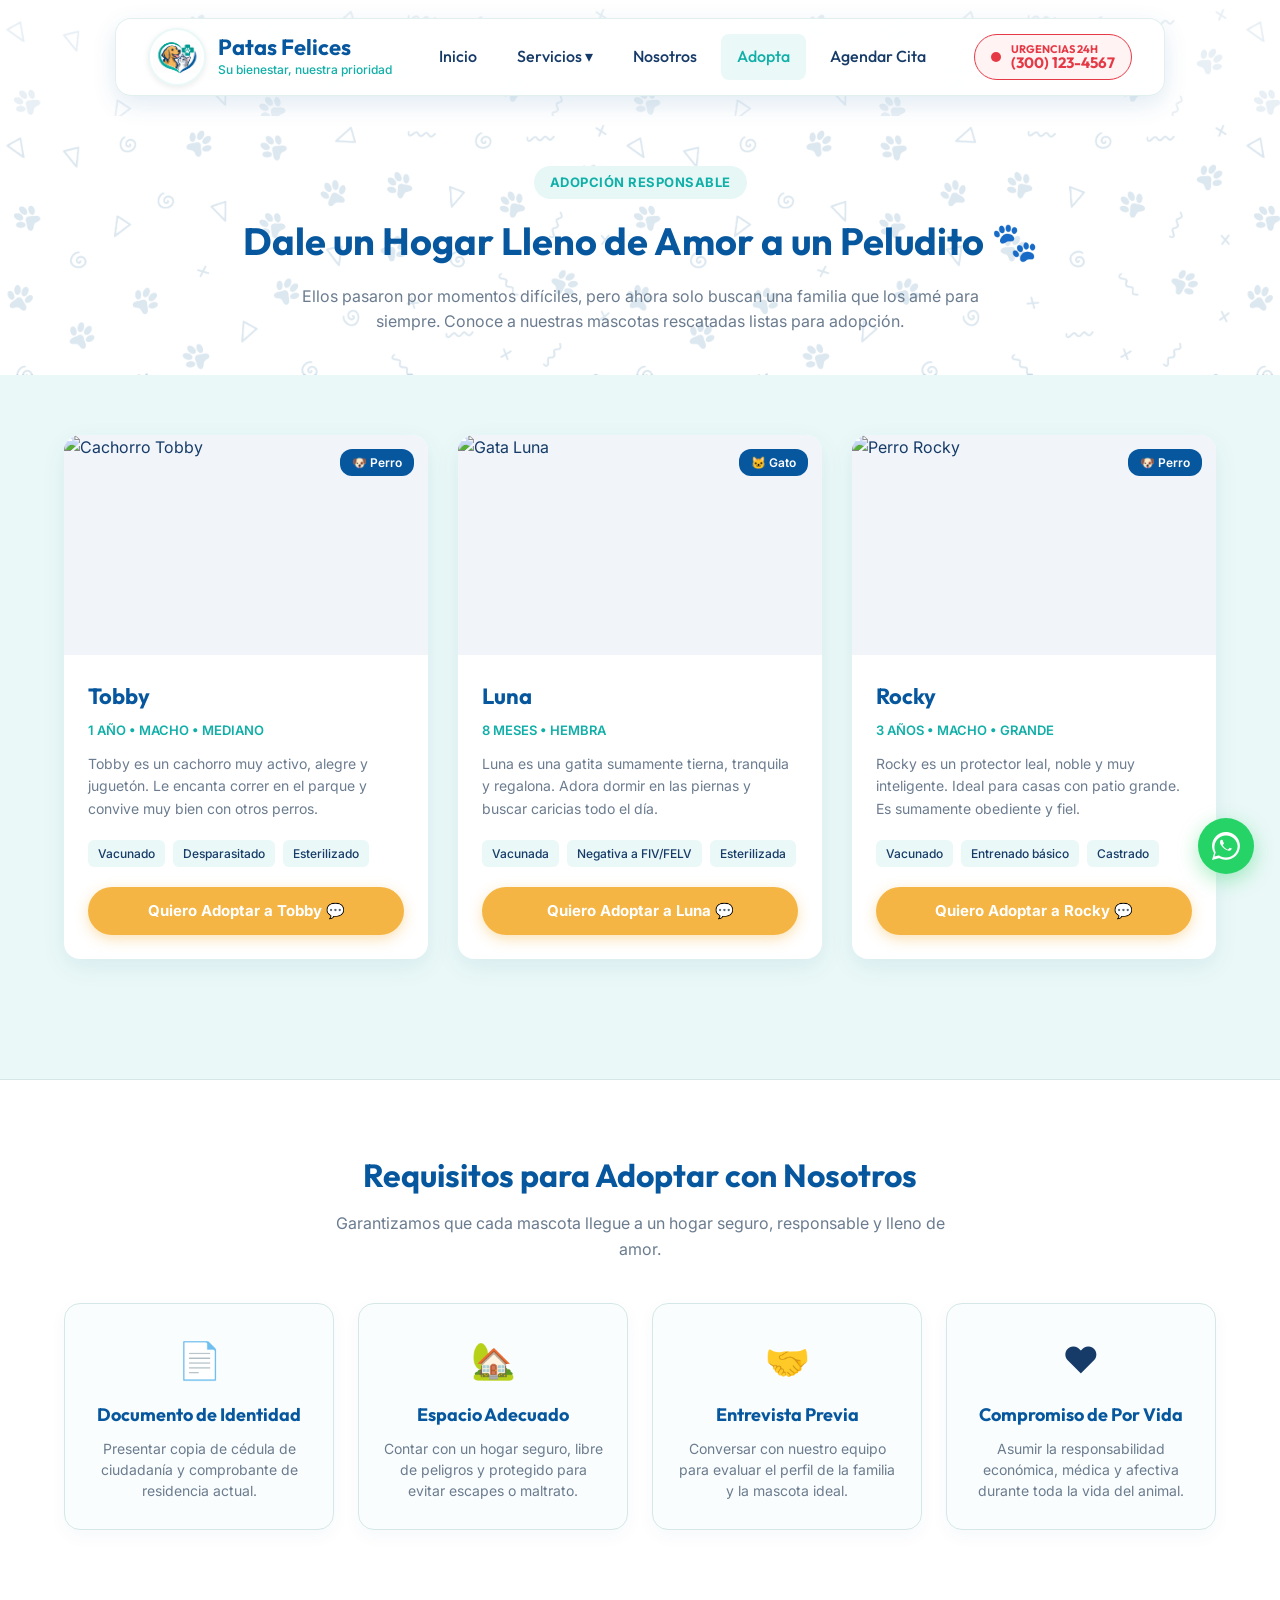
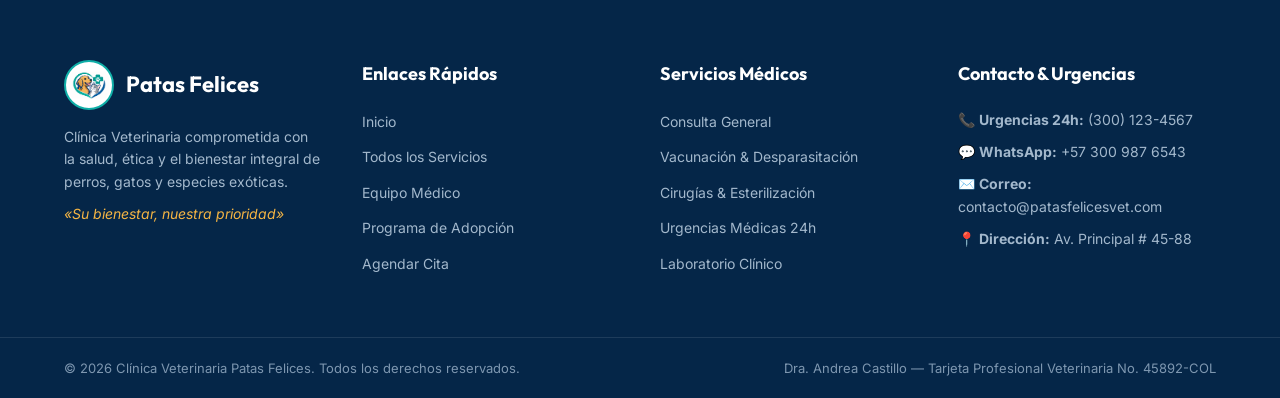
==== adopta.html @ 95ae6d71 "se agrego apartado adopta" ====
<!DOCTYPE html>
<html lang="es">

<head>
    <meta charset="UTF-8">
    <meta name="viewport" content="width=device-width, initial-scale=1.0">
    <title>Programa de Adopción | Patas Felices</title>

    <!-- Fuentes de Google -->
    <link href="https://fonts.googleapis.com/css2?family=Outfit:wght@400;500;600;700&family=Inter:wght@300;400;500;600&display=swap" rel="stylesheet">

    <!-- Estilos -->
    <link rel="stylesheet" href="./adopta.css">
</head>

<body>

    <!-- Barra de navegación -->
    <div class="barra">
        <div class="barraContenido">
            <a href="index.html" class="logo">
                <img src="./assets/img/logo-icono.png" alt="Logo Patas Felices" class="fotoLogo">
                <div class="textoLogo">
                    <span class="nombreLogo">Patas Felices</span>
                    <span class="esloganLogo">Su bienestar, nuestra prioridad</span>
                </div>
            </a>

            <!-- Botón del menú en celular -->
            <input type="checkbox" id="menu" class="menuCheck">
            <label for="menu" class="hamburguesa" aria-label="Abrir menú">☰</label>

            <div class="links">
                <a href="index.html">Inicio</a>

                <!-- Submenú de servicios -->
                <div class="submenu">
                    <a href="servicios.html">Servicios ▾</a>
                    <div class="submenuLista">
                        <a href="servicios.html#urgencias">Urgencias 24h</a>
                        <a href="servicios.html#consulta">Consulta General</a>
                        <a href="servicios.html#vacunacion">Vacunación</a>
                        <a href="servicios.html#esterilizacion">Esterilización</a>
                        <a href="servicios.html#cirugia">Cirugía</a>
                        <a href="servicios.html#peluqueria">Peluquería</a>
                        <a href="servicios.html#hospitalizacion">Hospitalización</a>
                        <a href="servicios.html#laboratorio">Laboratorio</a>
                    </div>
                </div>

                <a href="conocenos.html">Nosotros</a>
                <a href="adopta.html" class="activo">Adopta</a>
                <a href="citas.html">Agendar Cita</a>
            </div>

            <!-- Botón de urgencias -->
            <a href="tel:+573001234567" class="botonUrgencias">
                <span class="puntoRojo"></span>
                <span class="textoUrgencia">
                    <small>Urgencias 24h</small>
                    <strong>(300) 123-4567</strong>
                </span>
            </a>
        </div>
    </div>

    <!-- Encabezado Principal -->
    <div class="cabeceraAdopta">
        <div class="contenedor">
            <span class="etiqueta">Adopción Responsable</span>
            <h1 class="titulo">Dale un Hogar Lleno de Amor a un Peludito 🐾</h1>
            <p class="parrafo">
                Ellos pasaron por momentos difíciles, pero ahora solo buscan una familia que los amé para siempre. 
                Conoce a nuestras mascotas rescatadas listas para adopción.
            </p>
        </div>
    </div>

    <!-- Sección de Mascotas en Adopción -->
    <div class="seccionAdopcion">
        <div class="contenedor">

            <div class="gridMascotas">

                <!-- Mascota 1 -->
                <div class="mascotaCard">
                    <div class="imagenMascota">
                        <img src="https://images.unsplash.com/photo-1543466835-00a7907e9de1?auto=format&fit=crop&w=600&q=80" alt="Cachorro Tobby">
                        <span class="badgeEspecie">🐶 Perro</span>
                    </div>
                    <div class="mascotaInfo">
                        <h3>Tobby</h3>
                        <span class="subDetalle">1 año • Macho • Mediano</span>
                        <p>Tobby es un cachorro muy activo, alegre y juguetón. Le encanta correr en el parque y convive muy bien con otros perros.</p>
                        <div class="caracteristicas">
                            <span class="tag">Vacunado</span>
                            <span class="tag">Desparasitado</span>
                            <span class="tag">Esterilizado</span>
                        </div>
                        <a href="https://wa.me/573001234567?text=Hola,%20estoy%20interesado%20en%20adoptar%20a%20Tobby" target="_blank" class="botonAdoptar">
                            Quiero Adoptar a Tobby 💬
                        </a>
                    </div>
                </div>

                <!-- Mascota 2 -->
                <div class="mascotaCard">
                    <div class="imagenMascota">
                        <img src="https://images.unsplash.com/photo-1514888286974-6c03e2ca1dba?auto=format&fit=crop&w=600&q=80" alt="Gata Luna">
                        <span class="badgeEspecie">🐱 Gato</span>
                    </div>
                    <div class="mascotaInfo">
                        <h3>Luna</h3>
                        <span class="subDetalle">8 meses • Hembra</span>
                        <p>Luna es una gatita sumamente tierna, tranquila y regalona. Adora dormir en las piernas y buscar caricias todo el día.</p>
                        <div class="caracteristicas">
                            <span class="tag">Vacunada</span>
                            <span class="tag">Negativa a FIV/FELV</span>
                            <span class="tag">Esterilizada</span>
                        </div>
                        <a href="https://wa.me/573001234567?text=Hola,%20estoy%20interesado%20en%20adoptar%20a%20Luna" target="_blank" class="botonAdoptar">
                            Quiero Adoptar a Luna 💬
                        </a>
                    </div>
                </div>

                <!-- Mascota 3 -->
                <div class="mascotaCard">
                    <div class="imagenMascota">
                        <img src="https://images.unsplash.com/photo-1583337130417-3346a1be7dee?auto=format&fit=crop&w=600&q=80" alt="Perro Rocky">
                        <span class="badgeEspecie">🐶 Perro</span>
                    </div>
                    <div class="mascotaInfo">
                        <h3>Rocky</h3>
                        <span class="subDetalle">3 años • Macho • Grande</span>
                        <p>Rocky es un protector leal, noble y muy inteligente. Ideal para casas con patio grande. Es sumamente obediente y fiel.</p>
                        <div class="caracteristicas">
                            <span class="tag">Vacunado</span>
                            <span class="tag">Entrenado básico</span>
                            <span class="tag">Castrado</span>
                        </div>
                        <a href="https://wa.me/573001234567?text=Hola,%20estoy%20interesado%20en%20adoptar%20a%20Rocky" target="_blank" class="botonAdoptar">
                            Quiero Adoptar a Rocky 💬
                        </a>
                    </div>
                </div>

            </div>

        </div>
    </div>

    <!-- Sección Requisitos -->
    <div class="seccionRequisitos">
        <div class="contenedor">
            <h2 class="tituloSeccion">Requisitos para Adoptar con Nosotros</h2>
            <p class="subtituloSeccion">Garantizamos que cada mascota llegue a un hogar seguro, responsable y lleno de amor.</p>

            <div class="requisitosGrid">
                <div class="requisitoCard">
                    <span class="iconoReq">📄</span>
                    <h3>Documento de Identidad</h3>
                    <p>Presentar copia de cédula de ciudadanía y comprobante de residencia actual.</p>
                </div>

                <div class="requisitoCard">
                    <span class="iconoReq">🏡</span>
                    <h3>Espacio Adecuado</h3>
                    <p>Contar con un hogar seguro, libre de peligros y protegido para evitar escapes o maltrato.</p>
                </div>

                <div class="requisitoCard">
                    <span class="iconoReq">🤝</span>
                    <h3>Entrevista Previa</h3>
                    <p>Conversar con nuestro equipo para evaluar el perfil de la familia y la mascota ideal.</p>
                </div>

                <div class="requisitoCard">
                    <span class="iconoReq">❤️</span>
                    <h3>Compromiso de Por Vida</h3>
                    <p>Asumir la responsabilidad económica, médica y afectiva durante toda la vida del animal.</p>
                </div>
            </div>
        </div>
    </div>

    <!-- Pie de página -->
    <div class="pie">
        <div class="contenedor pieGrid">
            <div>
                <div class="logoPie">
                    <img src="./assets/img/logo-icono.png" alt="Logo Patas Felices" class="fotoLogoPie">
                    <span class="nombreLogoPie">Patas Felices</span>
                </div>
                <p class="textoPie">Clínica Veterinaria comprometida con la salud, ética y el bienestar integral de perros, gatos y especies exóticas.</p>
                <p class="textoPie"><em>«Su bienestar, nuestra prioridad»</em></p>
            </div>

            <div>
                <h4 class="subtituloPie">Enlaces Rápidos</h4>
                <ul class="linksPie">
                    <li><a href="index.html">Inicio</a></li>
                    <li><a href="servicios.html">Todos los Servicios</a></li>
                    <li><a href="conocenos.html">Equipo Médico</a></li>
                    <li><a href="adopta.html">Programa de Adopción</a></li>
                    <li><a href="citas.html">Agendar Cita</a></li>
                </ul>
            </div>

            <div>
                <h4 class="subtituloPie">Servicios Médicos</h4>
                <ul class="linksPie">
                    <li><a href="servicios.html#consulta">Consulta General</a></li>
                    <li><a href="servicios.html#vacunacion">Vacunación & Desparasitación</a></li>
                    <li><a href="servicios.html#cirugia">Cirugías & Esterilización</a></li>
                    <li><a href="servicios.html#urgencias">Urgencias Médicas 24h</a></li>
                    <li><a href="servicios.html#laboratorio">Laboratorio Clínico</a></li>
                </ul>
            </div>

            <div>
                <h4 class="subtituloPie">Contacto & Urgencias</h4>
                <p class="textoPie">📞 <strong>Urgencias 24h:</strong> (300) 123-4567</p>
                <p class="textoPie">💬 <strong>WhatsApp:</strong> +57 300 987 6543</p>
                <p class="textoPie">✉️ <strong>Correo:</strong> contacto@patasfelicesvet.com</p>
                <p class="textoPie">📍 <strong>Dirección:</strong> Av. Principal # 45-88</p>
            </div>
        </div>

        <div class="pieInferior">
            <div class="contenedor pieInferiorFlex">
                <p>© 2026 Clínica Veterinaria Patas Felices. Todos los derechos reservados.</p>
                <p>Dra. Andrea Castillo — Tarjeta Profesional Veterinaria No. 45892-COL</p>
            </div>
        </div>
    </div>

    <!-- Botón Flotante de WhatsApp -->
    <a href="https://wa.me/573001234567?text=Hola,%20quisiera%20información%20sobre%20el%20programa%20de%20adopción"
        class="botonWhatsapp" target="_blank" rel="noopener noreferrer" title="Escríbenos a WhatsApp"
        aria-label="Contactar por WhatsApp">
        <img src="./assets/img/whatsapp.png" class="iconoWhatsapp" alt="WhatsApp">
    </a>

</body>

</html>
---- adopta.css ----
@import url("./base.css");

/* Encabezado de la página de adopción */
.cabeceraAdopta {
    background-color: #FFFFFF;
    background-image: linear-gradient(rgba(255, 255, 255, 0.85), rgba(255, 255, 255, 0.85)), url("./assets/img/paticas.jpg");
    background-size: 100% 100%, 620px auto;
    background-position: center, left top;
    background-repeat: no-repeat, repeat;
    padding: 50px 0 40px;
    text-align: center;
}

.etiqueta {
    display: inline-block;
    background-color: #E6F7F6;
    color: var(--turquesa);
    font-size: 13px;
    font-weight: 700;
    padding: 6px 16px;
    border-radius: 20px;
    margin-bottom: 12px;
    text-transform: uppercase;
    letter-spacing: 0.5px;
}

.titulo {
    font-size: 38px;
    color: var(--azul);
    margin-bottom: 12px;
    font-family: 'Outfit', sans-serif;
    font-weight: 700;
}

.parrafo {
    font-size: 16px;
    color: var(--gris);
    max-width: 680px;
    margin: 0 auto;
    line-height: 1.6;
}

/* Sección principal de mascotas en adopción */
.seccionAdopcion {
    padding: 60px 0;
    background-color: var(--seccion);
}

.gridMascotas {
    display: grid;
    grid-template-columns: repeat(auto-fit, minmax(280px, 1fr));
    gap: 30px;
    margin-bottom: 60px;
}

/* Tarjeta de mascota */
.mascotaCard {
    background-color: #FFFFFF;
    border-radius: 16px;
    overflow: hidden;
    box-shadow: 0 8px 24px rgba(7, 87, 158, 0.08);
    display: flex;
    flex-direction: column;
    transition: transform 0.3s ease, box-shadow 0.3s ease;
}

.mascotaCard:hover {
    transform: translateY(-5px);
    box-shadow: 0 12px 30px rgba(7, 87, 158, 0.15);
}

.imagenMascota {
    position: relative;
    height: 220px;
    overflow: hidden;
    background-color: #F1F5F9;
}

.imagenMascota img {
    width: 100%;
    height: 100%;
    object-fit: cover;
    display: block;
    transition: transform 0.4s ease;
}

.mascotaCard:hover .imagenMascota img {
    transform: scale(1.06);
}

.badgeEspecie {
    position: absolute;
    top: 14px;
    right: 14px;
    background-color: var(--azul);
    color: #FFFFFF;
    font-size: 12px;
    font-weight: 600;
    padding: 4px 12px;
    border-radius: 12px;
}

.mascotaInfo {
    padding: 24px;
    display: flex;
    flex-direction: column;
    flex: 1;
}

.mascotaInfo h3 {
    font-size: 22px;
    color: var(--azul);
    margin-bottom: 6px;
    font-family: 'Outfit', sans-serif;
}

.subDetalle {
    font-size: 13px;
    color: var(--turquesa);
    font-weight: 600;
    margin-bottom: 12px;
    text-transform: uppercase;
}

.mascotaInfo p {
    font-size: 14px;
    color: var(--gris);
    line-height: 1.6;
    margin-bottom: 20px;
    flex: 1;
}

.caracteristicas {
    display: flex;
    gap: 8px;
    flex-wrap: wrap;
    margin-bottom: 20px;
}

.tag {
    background-color: var(--seccion);
    color: var(--texto);
    font-size: 12px;
    padding: 4px 10px;
    border-radius: 6px;
    font-weight: 500;
}

.botonAdoptar {
    display: inline-block;
    text-align: center;
    background-color: var(--dorado);
    color: #FFFFFF;
    font-size: 15px;
    font-weight: 700;
    padding: 12px 20px;
    border-radius: 25px;
    text-decoration: none;
    box-shadow: 0 4px 14px rgba(245, 181, 68, 0.4);
    transition: background-color 0.2s ease, transform 0.2s ease;
    margin-top: auto;
}

.botonAdoptar:hover {
    background-color: var(--dorado-hover);
    transform: scale(1.02);
}

/* Sección de Requisitos de Adopción */
.seccionRequisitos {
    background-color: #FFFFFF;
    padding: 70px 0;
    border-top: 1px solid var(--borde);
}

.tituloSeccion {
    text-align: center;
    font-size: 32px;
    color: var(--azul);
    margin-bottom: 10px;
    font-family: 'Outfit', sans-serif;
}

.subtituloSeccion {
    text-align: center;
    font-size: 16px;
    color: var(--gris);
    max-width: 650px;
    margin: 0 auto 40px;
}

.requisitosGrid {
    display: grid;
    grid-template-columns: repeat(auto-fit, minmax(240px, 1fr));
    gap: 24px;
}

.requisitoCard {
    background-color: #FAFDFD;
    border: 1px solid var(--borde);
    border-radius: 16px;
    padding: 28px 22px;
    text-align: center;
    box-shadow: 0 6px 18px rgba(7, 87, 158, 0.04);
}

.iconoReq {
    font-size: 36px;
    display: block;
    margin-bottom: 12px;
}

.requisitoCard h3 {
    font-size: 18px;
    color: var(--azul);
    margin-bottom: 8px;
    font-family: 'Outfit', sans-serif;
}

.requisitoCard p {
    font-size: 14px;
    color: var(--gris);
    line-height: 1.5;
}

/* Responsivo */
@media (max-width: 767px) {
    .titulo {
        font-size: 28px;
    }
    .tituloSeccion {
        font-size: 26px;
    }
}
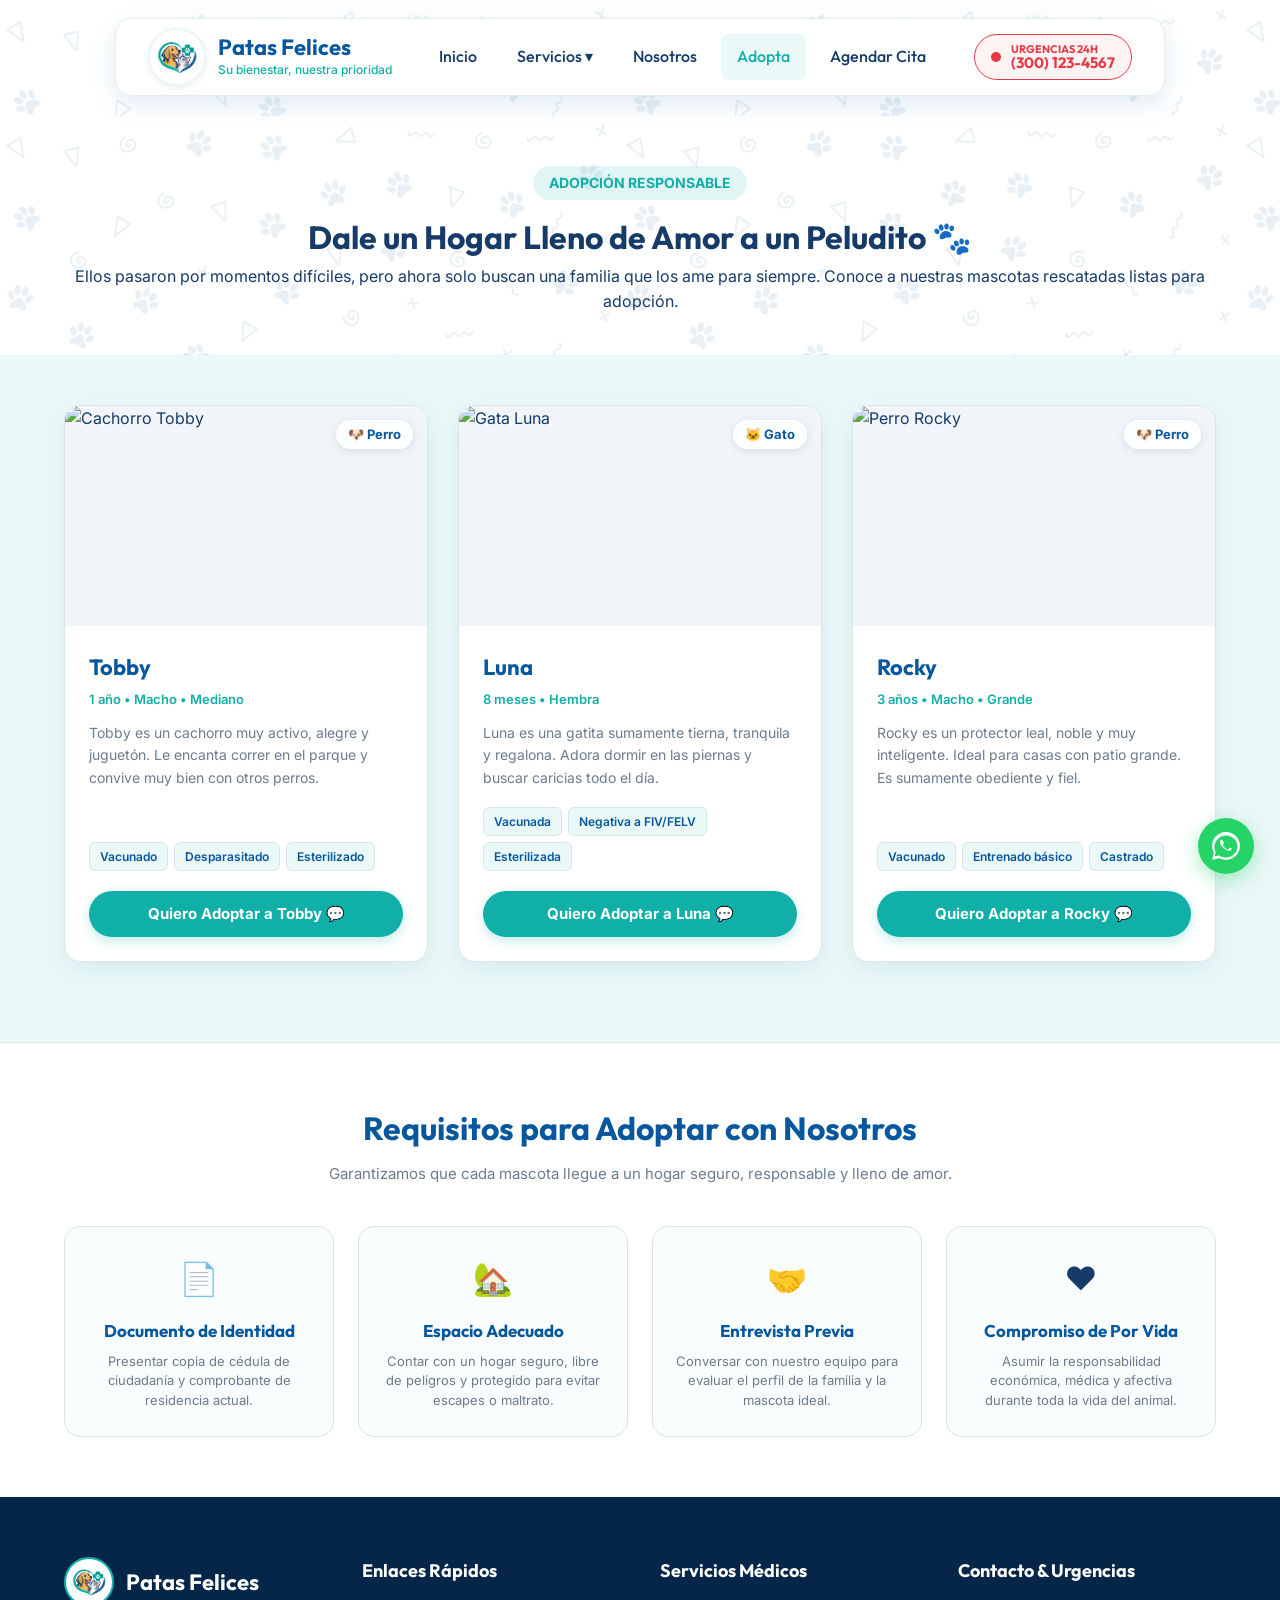
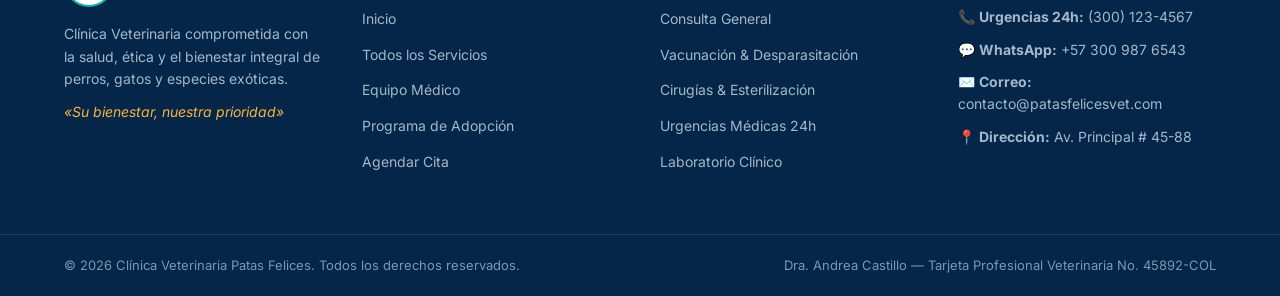
==== commit 70cf9e08: "Se arreglaron lo enrutamientos" ====
--- a/adopta.html
+++ b/adopta.html
@@ -9,8 +9,9 @@
     <!-- Fuentes de Google -->
     <link href="https://fonts.googleapis.com/css2?family=Outfit:wght@400;500;600;700&family=Inter:wght@300;400;500;600&display=swap" rel="stylesheet">
 
-    <!-- Estilos -->
-    <link rel="stylesheet" href="./adopta.css">
+    <!-- Hojas de Estilos Vinculadas Correctamente -->
+    <link rel="stylesheet" href="base.css">
+    <link rel="stylesheet" href="adopta.css">
 </head>
 
 <body>
@@ -26,7 +27,7 @@
                 </div>
             </a>
 
-            <!-- Botón del menú en celular -->
+            <!-- Botón del menú móvil -->
             <input type="checkbox" id="menu" class="menuCheck">
             <label for="menu" class="hamburguesa" aria-label="Abrir menú">☰</label>
 
@@ -37,11 +38,11 @@
                 <div class="submenu">
                     <a href="servicios.html">Servicios ▾</a>
                     <div class="submenuLista">
-                        <a href="servicios.html#urgencias">Urgencias 24h</a>
                         <a href="servicios.html#consulta">Consulta General</a>
                         <a href="servicios.html#vacunacion">Vacunación</a>
                         <a href="servicios.html#esterilizacion">Esterilización</a>
                         <a href="servicios.html#cirugia">Cirugía</a>
+                        <a href="servicios.html#urgencias">Urgencias 24h</a>
                         <a href="servicios.html#peluqueria">Peluquería</a>
                         <a href="servicios.html#hospitalizacion">Hospitalización</a>
                         <a href="servicios.html#laboratorio">Laboratorio</a>
@@ -70,7 +71,7 @@
             <span class="etiqueta">Adopción Responsable</span>
             <h1 class="titulo">Dale un Hogar Lleno de Amor a un Peludito 🐾</h1>
             <p class="parrafo">
-                Ellos pasaron por momentos difíciles, pero ahora solo buscan una familia que los amé para siempre. 
+                Ellos pasaron por momentos difíciles, pero ahora solo buscan una familia que los ame para siempre. 
                 Conoce a nuestras mascotas rescatadas listas para adopción.
             </p>
         </div>
@@ -97,7 +98,7 @@
                             <span class="tag">Desparasitado</span>
                             <span class="tag">Esterilizado</span>
                         </div>
-                        <a href="https://wa.me/573001234567?text=Hola,%20estoy%20interesado%20en%20adoptar%20a%20Tobby" target="_blank" class="botonAdoptar">
+                        <a href="https://wa.me/573001234567?text=Hola,%20estoy%20interesado%20en%20adoptar%20a%20Tobby" target="_blank" rel="noopener noreferrer" class="botonAdoptar">
                             Quiero Adoptar a Tobby 💬
                         </a>
                     </div>
@@ -118,7 +119,7 @@
                             <span class="tag">Negativa a FIV/FELV</span>
                             <span class="tag">Esterilizada</span>
                         </div>
-                        <a href="https://wa.me/573001234567?text=Hola,%20estoy%20interesado%20en%20adoptar%20a%20Luna" target="_blank" class="botonAdoptar">
+                        <a href="https://wa.me/573001234567?text=Hola,%20estoy%20interesado%20en%20adoptar%20a%20Luna" target="_blank" rel="noopener noreferrer" class="botonAdoptar">
                             Quiero Adoptar a Luna 💬
                         </a>
                     </div>
@@ -139,7 +140,7 @@
                             <span class="tag">Entrenado básico</span>
                             <span class="tag">Castrado</span>
                         </div>
-                        <a href="https://wa.me/573001234567?text=Hola,%20estoy%20interesado%20en%20adoptar%20a%20Rocky" target="_blank" class="botonAdoptar">
+                        <a href="https://wa.me/573001234567?text=Hola,%20estoy%20interesado%20en%20adoptar%20a%20Rocky" target="_blank" rel="noopener noreferrer" class="botonAdoptar">
                             Quiero Adoptar a Rocky 💬
                         </a>
                     </div>
@@ -235,7 +236,7 @@
         </div>
     </div>
 
-    <!-- Botón Flotante de WhatsApp -->
+    <!-- Botón de WhatsApp -->
     <a href="https://wa.me/573001234567?text=Hola,%20quisiera%20información%20sobre%20el%20programa%20de%20adopción"
         class="botonWhatsapp" target="_blank" rel="noopener noreferrer" title="Escríbenos a WhatsApp"
         aria-label="Contactar por WhatsApp">
--- a/base.css
+++ b/base.css
@@ -0,0 +1,517 @@
+/* Colores del sitio */
+:root {
+    --azul: #07579E;
+    --turquesa: #10AFA8;
+    --seccion: #EAF8F7;
+    --dorado: #F5B544;
+    --dorado-hover: #e09f2d;
+    --texto: #163B68;
+    --gris: #6B7C8F;
+    --rojo: #E63946;
+    --borde: #D5E8E7;
+}
+
+/* Quita los márgenes por defecto */
+* {
+    margin: 0;
+    padding: 0;
+    box-sizing: border-box;
+}
+
+html {
+    scroll-behavior: smooth;
+}
+
+img,
+video {
+    max-width: 100%;
+    height: auto;
+    display: block;
+}
+
+a {
+    text-decoration: none;
+    color: inherit;
+}
+
+ul {
+    list-style: none;
+}
+
+/* Cuerpo de la página */
+body {
+    font-family: 'Inter', sans-serif;
+    color: var(--texto);
+    line-height: 1.6;
+    padding-top: 116px;
+    background-color: #FFFFFF;
+    position: relative;
+}
+
+/* Franja superior con patitas detrás del header / navbar flotante */
+body::before {
+    content: "";
+    position: absolute;
+    top: 0;
+    left: 0;
+    width: 100%;
+    height: 116px;
+    background-color: #FFFFFF;
+    background-image: linear-gradient(rgba(255, 255, 255, 0.90), rgba(255, 255, 255, 0.90)), url("./assets/img/paticas.jpg");
+    background-size: 100% 100%, 620px auto;
+    background-position: center, left top;
+    background-repeat: no-repeat, repeat;
+    z-index: 1;
+    pointer-events: none;
+}
+
+/* Contenedor centrado */
+.contenedor {
+    width: 90%;
+    max-width: 1200px;
+    margin: 0 auto;
+}
+
+/* Letra Outfit para títulos y botones */
+h1,
+h2,
+h3,
+h4,
+.nombreLogo,
+.nombreLogoPie,
+.links a,
+.botonUrgencias,
+.boton,
+.botonSecundario,
+.botonLlamar,
+.botonConfirmar,
+.enlace,
+.leerMas,
+.dato strong,
+.cajaNumero strong,
+.insignia strong {
+    font-family: 'Outfit', sans-serif;
+}
+
+/* Etiqueta pequeña de las secciones */
+.etiqueta {
+    display: inline-block;
+    background-color: rgba(16, 175, 168, 0.12);
+    color: var(--turquesa);
+    font-size: 14px;
+    font-weight: 700;
+    text-transform: uppercase;
+    padding: 6px 16px;
+    border-radius: 20px;
+    margin-bottom: 12px;
+}
+
+/* Cuadro de los íconos */
+.icono,
+.iconoVentaja {
+    display: flex;
+    align-items: center;
+    justify-content: center;
+    width: 46px;
+    height: 46px;
+    font-size: 24px;
+    background-color: var(--seccion);
+    border-radius: 12px;
+    flex-shrink: 0;
+}
+
+/* Barra de navegación */
+.barra {
+    position: fixed;
+    top: 18px;
+    left: 0;
+    right: 0;
+    margin: 0 auto;
+    width: 82%;
+    height: 78px;
+    display: flex;
+    align-items: center;
+    background-color: rgba(255, 255, 255, 0.96);
+    box-shadow: 0 8px 25px rgba(7, 87, 158, 0.12);
+    border-radius: 16px;
+    border: 1px solid rgba(213, 232, 231, 0.7);
+    z-index: 1000;
+}
+
+/* Contenido de la barra */
+.barraContenido {
+    width: 94%;
+    margin: 0 auto;
+    display: flex;
+    justify-content: space-between;
+    align-items: center;
+}
+
+/* Logo */
+.logo {
+    display: flex;
+    align-items: center;
+    gap: 12px;
+}
+
+.fotoLogo,
+.fotoLogoPie {
+    object-fit: contain;
+    border-radius: 50%;
+    background-color: #FFFFFF;
+    padding: 2px;
+}
+
+.fotoLogo {
+    width: 58px;
+    height: 58px;
+    border: 2px solid var(--seccion);
+    box-shadow: 0 2px 6px rgba(0, 0, 0, 0.08);
+}
+
+.textoLogo {
+    display: flex;
+    flex-direction: column;
+}
+
+.nombreLogo {
+    font-size: 22px;
+    font-weight: 700;
+    color: var(--azul);
+    line-height: 1.1;
+}
+
+.esloganLogo {
+    font-size: 12px;
+    color: var(--turquesa);
+    font-weight: 500;
+}
+
+/* Enlaces del menú */
+.links {
+    display: flex;
+    align-items: center;
+    gap: 8px;
+}
+
+/* Botón del menú en celular (oculto en pantallas grandes) */
+.menuCheck,
+.hamburguesa {
+    display: none;
+}
+
+.links a {
+    font-size: 16px;
+    font-weight: 500;
+    color: var(--texto);
+    padding: 10px 16px;
+    border-radius: 8px;
+}
+
+.links a:hover,
+.links a.activo {
+    color: var(--turquesa);
+    background-color: var(--seccion);
+}
+
+/* Submenú de servicios */
+.submenu {
+    position: relative;
+}
+
+.submenuLista {
+    display: none;
+    position: absolute;
+    top: 100%;
+    left: 0;
+    min-width: 260px;
+    background-color: #FFFFFF;
+    border: 1px solid var(--borde);
+    border-radius: 12px;
+    box-shadow: 0 12px 28px rgba(7, 87, 158, 0.12);
+    padding: 8px 0;
+}
+
+.submenu:hover .submenuLista {
+    display: block;
+}
+
+.submenuLista a {
+    display: block;
+    padding: 10px 20px;
+    font-size: 15px;
+}
+
+.submenuLista a:hover {
+    padding-left: 26px;
+}
+
+/* Botón de urgencias */
+.botonUrgencias {
+    display: flex;
+    align-items: center;
+    gap: 10px;
+    background-color: #FFF3F3;
+    border: 1.5px solid var(--rojo);
+    padding: 8px 16px;
+    border-radius: 30px;
+    color: var(--rojo);
+}
+
+.botonUrgencias:hover {
+    background-color: var(--rojo);
+    color: #FFFFFF;
+}
+
+.puntoRojo {
+    width: 10px;
+    height: 10px;
+    background-color: var(--rojo);
+    border-radius: 50%;
+}
+
+.textoUrgencia {
+    display: flex;
+    flex-direction: column;
+    line-height: 1.1;
+}
+
+.textoUrgencia small {
+    font-size: 11px;
+    font-weight: 700;
+    text-transform: uppercase;
+}
+
+.textoUrgencia strong {
+    font-size: 15px;
+}
+
+/* Pie de página */
+.pie {
+    background-color: #052648;
+    color: #FFFFFF;
+    padding-top: 60px;
+}
+
+.pieGrid {
+    display: flex;
+    gap: 40px;
+    padding-bottom: 50px;
+}
+
+.pieGrid>div {
+    flex: 1;
+}
+
+.logoPie {
+    display: flex;
+    align-items: center;
+    gap: 12px;
+    margin-bottom: 16px;
+}
+
+.fotoLogoPie {
+    width: 50px;
+    height: 50px;
+    border: 2px solid var(--turquesa);
+}
+
+.nombreLogoPie {
+    font-size: 22px;
+    font-weight: 700;
+}
+
+.textoPie {
+    font-size: 14px;
+    color: #A3B8CC;
+    margin-bottom: 10px;
+}
+
+.textoPie em {
+    color: var(--dorado);
+}
+
+.subtituloPie {
+    font-size: 18px;
+    margin-bottom: 20px;
+}
+
+.linksPie li {
+    margin-bottom: 10px;
+}
+
+.linksPie a {
+    color: #A3B8CC;
+    font-size: 14px;
+}
+
+.linksPie a:hover {
+    color: var(--turquesa);
+    padding-left: 6px;
+}
+
+.pieInferior {
+    border-top: 1px solid rgba(255, 255, 255, 0.1);
+    padding: 20px 0;
+    font-size: 13px;
+    color: #7E97B0;
+    text-align: center;
+}
+
+.pieInferiorFlex {
+    display: flex;
+    justify-content: space-between;
+    flex-wrap: wrap;
+    gap: 10px;
+}
+
+/* Botón de WhatsApp */
+.botonWhatsapp {
+    position: fixed;
+    bottom: 26px;
+    right: 26px;
+    width: 56px;
+    height: 56px;
+    display: flex;
+    align-items: center;
+    justify-content: center;
+    background-color: #25D366;
+    color: #FFFFFF;
+    border-radius: 50%;
+    box-shadow: 0 6px 20px rgba(37, 211, 102, 0.4);
+}
+
+.botonWhatsapp:hover {
+    box-shadow: 0 10px 24px rgba(37, 211, 102, 0.55);
+}
+
+.iconoWhatsapp {
+    width: 58%;
+    height: 58%;
+}
+
+/* Laptops */
+@media (max-width: 1199px) {
+    .barra {
+        width: 90%;
+    }
+}
+
+/* Tablets */
+@media (max-width: 991px) {
+    body {
+        padding-top: 165px;
+    }
+
+    body::before {
+        height: 165px;
+    }
+
+    .barra {
+        width: 92%;
+        top: 14px;
+        height: auto;
+        padding: 12px 16px;
+        border-radius: 14px;
+    }
+
+    .barraContenido {
+        flex-wrap: wrap;
+        row-gap: 8px;
+    }
+
+    .botonUrgencias {
+        order: 2;
+    }
+
+    .links {
+        order: 3;
+        width: 100%;
+        justify-content: center;
+    }
+
+    .links a {
+        padding: 8px 12px;
+        font-size: 15px;
+    }
+
+    .pieGrid {
+        flex-direction: column;
+    }
+}
+
+/* Celulares */
+@media (max-width: 767px) {
+    body {
+        padding-top: 140px;
+    }
+
+    body::before {
+        height: 140px;
+    }
+
+    .barra {
+        width: 94%;
+        top: 10px;
+        padding: 10px;
+    }
+
+    .esloganLogo,
+    .textoUrgencia small {
+        display: none;
+    }
+
+    .fotoLogo {
+        width: 44px;
+        height: 44px;
+    }
+
+    .nombreLogo {
+        font-size: 18px;
+    }
+
+    .hamburguesa {
+        display: block;
+        font-size: 30px;
+        line-height: 1;
+        color: var(--azul);
+        cursor: pointer;
+        padding: 4px 8px;
+    }
+
+    .botonUrgencias {
+        width: 100%;
+        justify-content: center;
+    }
+
+    .links {
+        display: none;
+        flex-direction: column;
+        align-items: stretch;
+        gap: 2px;
+    }
+
+    .menuCheck:checked~.links {
+        display: flex;
+    }
+
+    .links a {
+        display: block;
+        text-align: center;
+        padding: 10px;
+        font-size: 15px;
+    }
+
+    .pieInferiorFlex {
+        flex-direction: column;
+        text-align: center;
+        gap: 8px;
+    }
+
+    .botonWhatsapp {
+        width: 50px;
+        height: 50px;
+        bottom: 18px;
+        right: 18px;
+    }
+}
--- a/adopta.css
+++ b/adopta.css
@@ -1,9 +1,9 @@
 @import url("./base.css");
 
-/* Encabezado de la página de adopción */
+/* Encabezado Adopta */
 .cabeceraAdopta {
     background-color: #FFFFFF;
-    background-image: linear-gradient(rgba(255, 255, 255, 0.85), rgba(255, 255, 255, 0.85)), url("./assets/img/paticas.jpg");
+    background-image: linear-gradient(rgba(255, 255, 255, 0.90), rgba(255, 255, 255, 0.90)), url("./assets/img/paticas.jpg");
     background-size: 100% 100%, 620px auto;
     background-position: center, left top;
     background-repeat: no-repeat, repeat;
@@ -11,49 +11,18 @@
     text-align: center;
 }
 
-.etiqueta {
-    display: inline-block;
-    background-color: #E6F7F6;
-    color: var(--turquesa);
-    font-size: 13px;
-    font-weight: 700;
-    padding: 6px 16px;
-    border-radius: 20px;
-    margin-bottom: 12px;
-    text-transform: uppercase;
-    letter-spacing: 0.5px;
-}
-
-.titulo {
-    font-size: 38px;
-    color: var(--azul);
-    margin-bottom: 12px;
-    font-family: 'Outfit', sans-serif;
-    font-weight: 700;
-}
-
-.parrafo {
-    font-size: 16px;
-    color: var(--gris);
-    max-width: 680px;
-    margin: 0 auto;
-    line-height: 1.6;
-}
-
-/* Sección principal de mascotas en adopción */
+/* Sección de Mascotas en Adopción */
 .seccionAdopcion {
-    padding: 60px 0;
+    padding: 50px 0 80px;
     background-color: var(--seccion);
 }
 
 .gridMascotas {
     display: grid;
-    grid-template-columns: repeat(auto-fit, minmax(280px, 1fr));
+    grid-template-columns: repeat(auto-fit, minmax(300px, 1fr));
     gap: 30px;
-    margin-bottom: 60px;
-}
-
-/* Tarjeta de mascota */
+}
+
 .mascotaCard {
     background-color: #FFFFFF;
     border-radius: 16px;
@@ -61,6 +30,7 @@
     box-shadow: 0 8px 24px rgba(7, 87, 158, 0.08);
     display: flex;
     flex-direction: column;
+    border: 1px solid var(--borde);
     transition: transform 0.3s ease, box-shadow 0.3s ease;
 }
 
@@ -72,6 +42,7 @@
 .imagenMascota {
     position: relative;
     height: 220px;
+    width: 100%;
     overflow: hidden;
     background-color: #F1F5F9;
 }
@@ -80,24 +51,25 @@
     width: 100%;
     height: 100%;
     object-fit: cover;
-    display: block;
     transition: transform 0.4s ease;
 }
 
 .mascotaCard:hover .imagenMascota img {
-    transform: scale(1.06);
+    transform: scale(1.05);
 }
 
 .badgeEspecie {
     position: absolute;
     top: 14px;
     right: 14px;
-    background-color: var(--azul);
-    color: #FFFFFF;
-    font-size: 12px;
-    font-weight: 600;
+    background-color: rgba(255, 255, 255, 0.92);
+    backdrop-filter: blur(4px);
     padding: 4px 12px;
-    border-radius: 12px;
+    border-radius: 20px;
+    font-size: 13px;
+    font-weight: 700;
+    color: var(--azul);
+    box-shadow: 0 2px 8px rgba(0, 0, 0, 0.1);
 }
 
 .mascotaInfo {
@@ -110,7 +82,7 @@
 .mascotaInfo h3 {
     font-size: 22px;
     color: var(--azul);
-    margin-bottom: 6px;
+    margin-bottom: 4px;
     font-family: 'Outfit', sans-serif;
 }
 
@@ -119,57 +91,56 @@
     color: var(--turquesa);
     font-weight: 600;
     margin-bottom: 12px;
-    text-transform: uppercase;
+    display: block;
 }
 
 .mascotaInfo p {
+    color: var(--gris);
     font-size: 14px;
-    color: var(--gris);
     line-height: 1.6;
-    margin-bottom: 20px;
+    margin-bottom: 18px;
     flex: 1;
 }
 
 .caracteristicas {
     display: flex;
-    gap: 8px;
     flex-wrap: wrap;
+    gap: 6px;
     margin-bottom: 20px;
 }
 
 .tag {
     background-color: var(--seccion);
-    color: var(--texto);
+    color: var(--azul);
     font-size: 12px;
+    font-weight: 600;
     padding: 4px 10px;
     border-radius: 6px;
-    font-weight: 500;
+    border: 1px solid var(--borde);
 }
 
 .botonAdoptar {
-    display: inline-block;
-    text-align: center;
-    background-color: var(--dorado);
+    display: block;
+    text-align: center;
+    background-color: var(--turquesa);
     color: #FFFFFF;
+    padding: 11px;
+    border-radius: 25px;
+    font-weight: 700;
     font-size: 15px;
-    font-weight: 700;
-    padding: 12px 20px;
-    border-radius: 25px;
-    text-decoration: none;
-    box-shadow: 0 4px 14px rgba(245, 181, 68, 0.4);
+    box-shadow: 0 4px 12px rgba(16, 175, 168, 0.25);
     transition: background-color 0.2s ease, transform 0.2s ease;
-    margin-top: auto;
 }
 
 .botonAdoptar:hover {
-    background-color: var(--dorado-hover);
+    background-color: #0e968f;
     transform: scale(1.02);
 }
 
-/* Sección de Requisitos de Adopción */
+/* Sección Requisitos */
 .seccionRequisitos {
     background-color: #FFFFFF;
-    padding: 70px 0;
+    padding: 60px 0;
     border-top: 1px solid var(--borde);
 }
 
@@ -177,58 +148,59 @@
     text-align: center;
     font-size: 32px;
     color: var(--azul);
-    margin-bottom: 10px;
+    margin-bottom: 8px;
     font-family: 'Outfit', sans-serif;
 }
 
 .subtituloSeccion {
     text-align: center;
-    font-size: 16px;
     color: var(--gris);
-    max-width: 650px;
-    margin: 0 auto 40px;
+    font-size: 15px;
+    margin-bottom: 40px;
 }
 
 .requisitosGrid {
     display: grid;
-    grid-template-columns: repeat(auto-fit, minmax(240px, 1fr));
+    grid-template-columns: repeat(auto-fit, minmax(220px, 1fr));
     gap: 24px;
 }
 
 .requisitoCard {
     background-color: #FAFDFD;
     border: 1px solid var(--borde);
+    padding: 26px 20px;
     border-radius: 16px;
-    padding: 28px 22px;
-    text-align: center;
-    box-shadow: 0 6px 18px rgba(7, 87, 158, 0.04);
+    text-align: center;
+    transition: transform 0.2s ease;
+}
+
+.requisitoCard:hover {
+    transform: translateY(-4px);
+    box-shadow: 0 8px 20px rgba(7, 87, 158, 0.06);
 }
 
 .iconoReq {
-    font-size: 36px;
-    display: block;
+    font-size: 32px;
     margin-bottom: 12px;
+    display: inline-block;
 }
 
 .requisitoCard h3 {
-    font-size: 18px;
+    font-size: 17px;
     color: var(--azul);
     margin-bottom: 8px;
     font-family: 'Outfit', sans-serif;
 }
 
 .requisitoCard p {
-    font-size: 14px;
+    font-size: 13px;
     color: var(--gris);
     line-height: 1.5;
 }
 
 /* Responsivo */
 @media (max-width: 767px) {
-    .titulo {
-        font-size: 28px;
-    }
-    .tituloSeccion {
-        font-size: 26px;
+    .gridMascotas {
+        grid-template-columns: 1fr;
     }
 }
